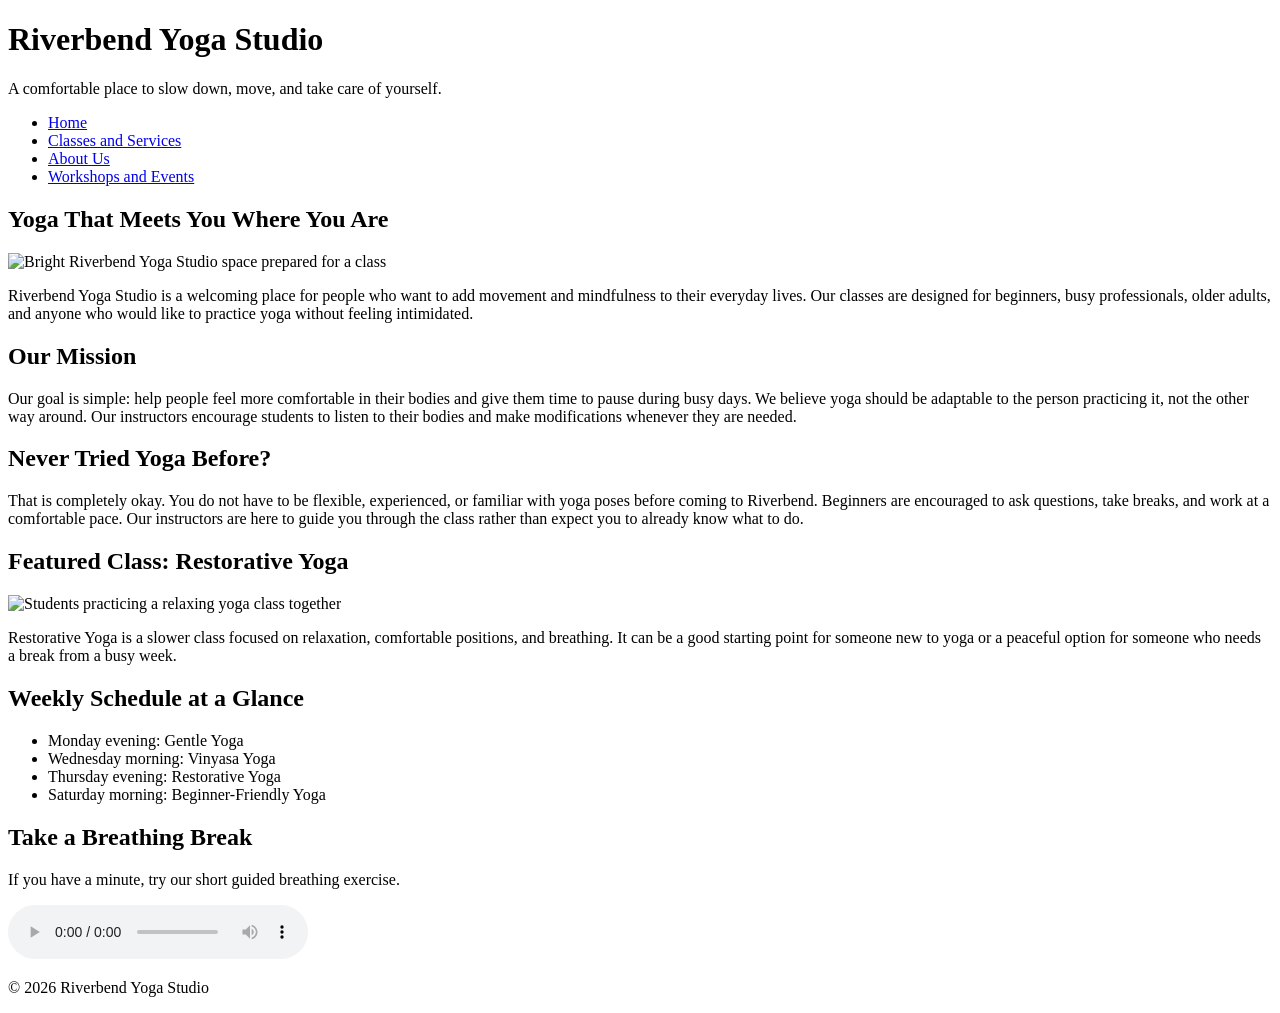
==== index.html @ a39d269c "Add homepage" ====
<!DOCTYPE html>
<html lang="en">
<head>
    <meta charset="UTF-8">
    <meta name="viewport" content="width=device-width, initial-scale=1.0">
    <title>Riverbend Yoga Studio | Home</title>
    <link rel="stylesheet" href="style.css">
</head>
<body>

    <header>
        <h1>Riverbend Yoga Studio</h1>
        <p>A comfortable place to slow down, move, and take care of yourself.</p>

        <nav>
            <ul>
                <li><a href="index.html">Home</a></li>
                <li><a href="services.html">Classes and Services</a></li>
                <li><a href="about.html">About Us</a></li>
                <li><a href="events.html">Workshops and Events</a></li>
            </ul>
        </nav>
    </header>

    <main>

        <section>
            <h2>Yoga That Meets You Where You Are</h2>

            <img src="yoga-studio.jpg"
                 alt="Bright Riverbend Yoga Studio space prepared for a class">

            <p>
                Riverbend Yoga Studio is a welcoming place for people who want to add
                movement and mindfulness to their everyday lives. Our classes are
                designed for beginners, busy professionals, older adults, and anyone
                who would like to practice yoga without feeling intimidated.
            </p>
        </section>

        <section>
            <h2>Our Mission</h2>

            <p>
                Our goal is simple: help people feel more comfortable in their bodies
                and give them time to pause during busy days. We believe yoga should
                be adaptable to the person practicing it, not the other way around.
                Our instructors encourage students to listen to their bodies and make
                modifications whenever they are needed.
            </p>
        </section>

        <section>
            <h2>Never Tried Yoga Before?</h2>

            <p>
                That is completely okay. You do not have to be flexible, experienced,
                or familiar with yoga poses before coming to Riverbend. Beginners are
                encouraged to ask questions, take breaks, and work at a comfortable
                pace. Our instructors are here to guide you through the class rather
                than expect you to already know what to do.
            </p>
        </section>

        <section>
            <h2>Featured Class: Restorative Yoga</h2>

            <picture>
                <source media="(min-width: 800px)" srcset="yoga-feature-large.jpg">
                <img src="yoga-feature-small.jpg"
                     alt="Students practicing a relaxing yoga class together">
            </picture>

            <p>
                Restorative Yoga is a slower class focused on relaxation, comfortable
                positions, and breathing. It can be a good starting point for someone
                new to yoga or a peaceful option for someone who needs a break from
                a busy week.
            </p>
        </section>

        <section>
            <h2>Weekly Schedule at a Glance</h2>

            <ul>
                <li>Monday evening: Gentle Yoga</li>
                <li>Wednesday morning: Vinyasa Yoga</li>
                <li>Thursday evening: Restorative Yoga</li>
                <li>Saturday morning: Beginner-Friendly Yoga</li>
            </ul>
        </section>

        <section>
            <h2>Take a Breathing Break</h2>

            <p>
                If you have a minute, try our short guided breathing exercise.
            </p>

            <audio controls>
                <source src="yoga-breathing.mp3" type="audio/mpeg">
                Your browser does not support the audio element. Please use an
                HTML5-compatible browser to listen to the guided breathing exercise.
            </audio>
        </section>

    </main>

    <footer>
        <p>&copy; 2026 Riverbend Yoga Studio</p>
    </footer>

</body>
</html>
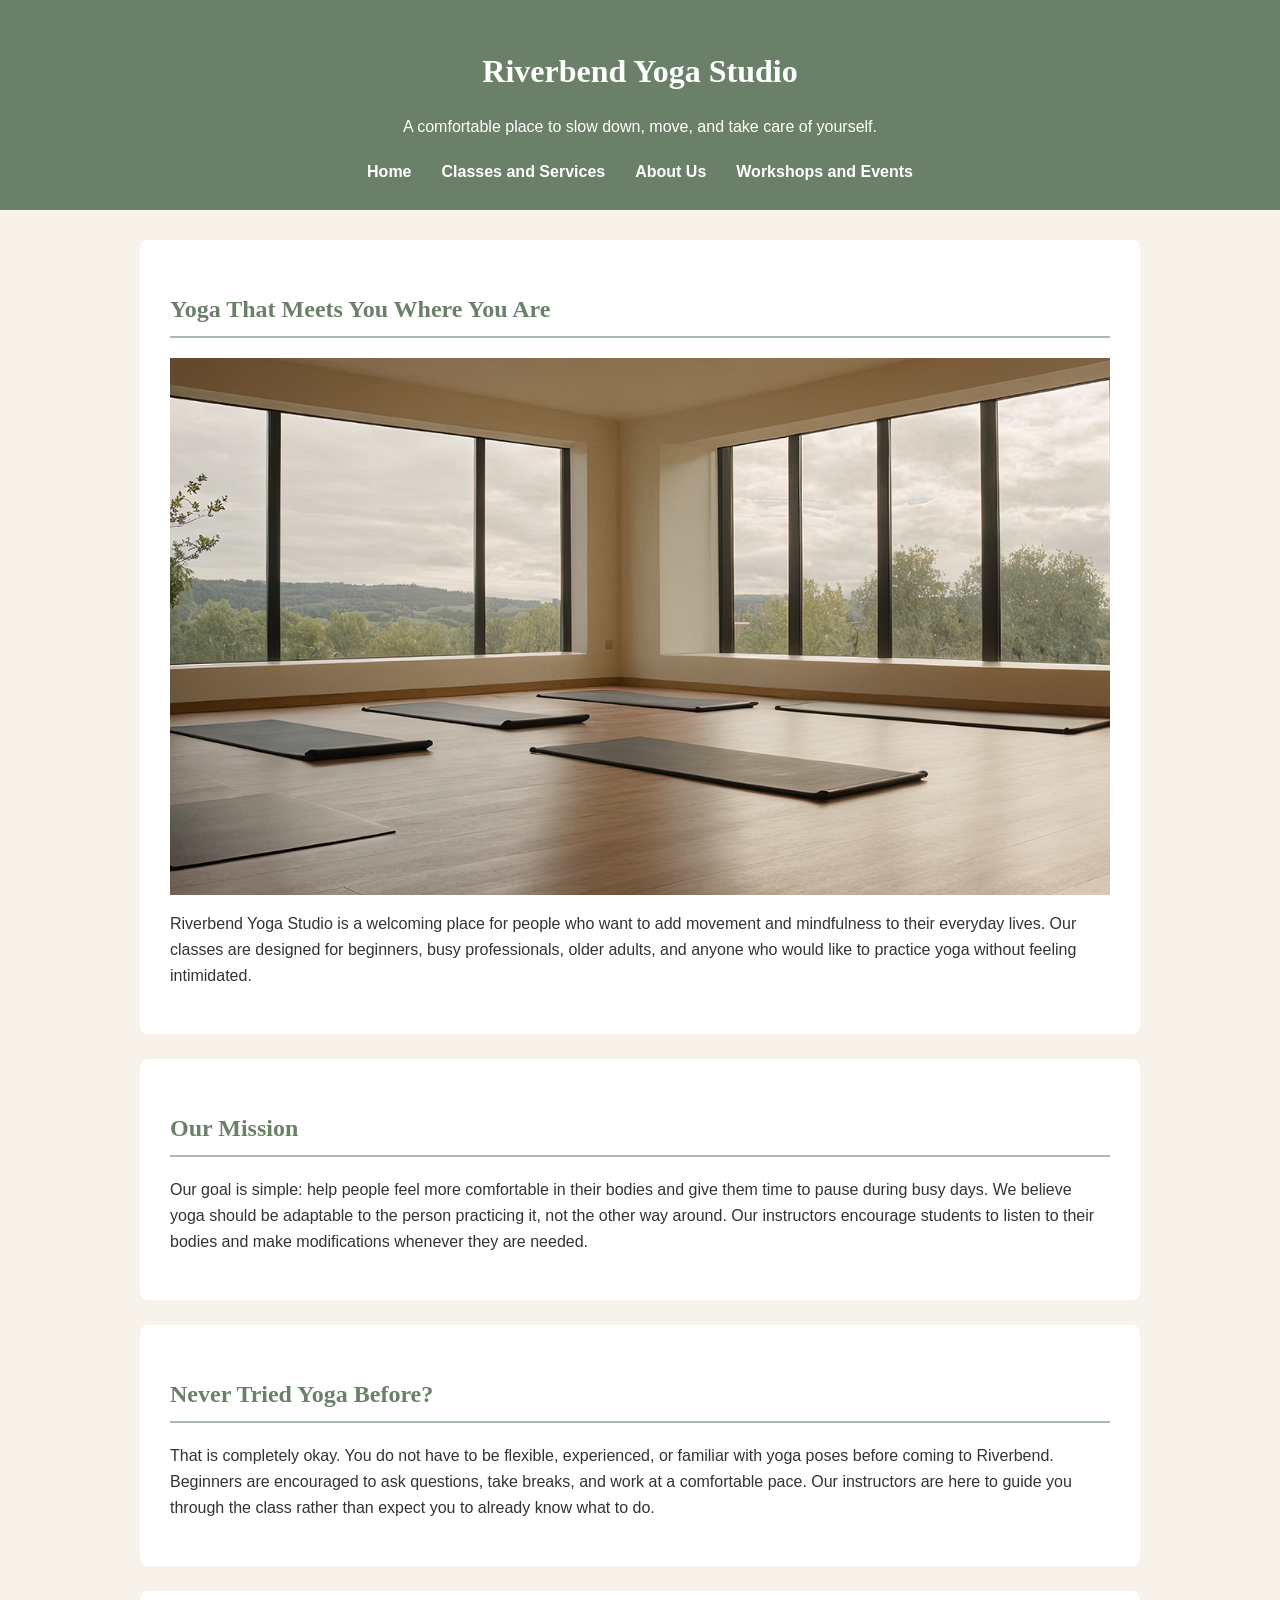
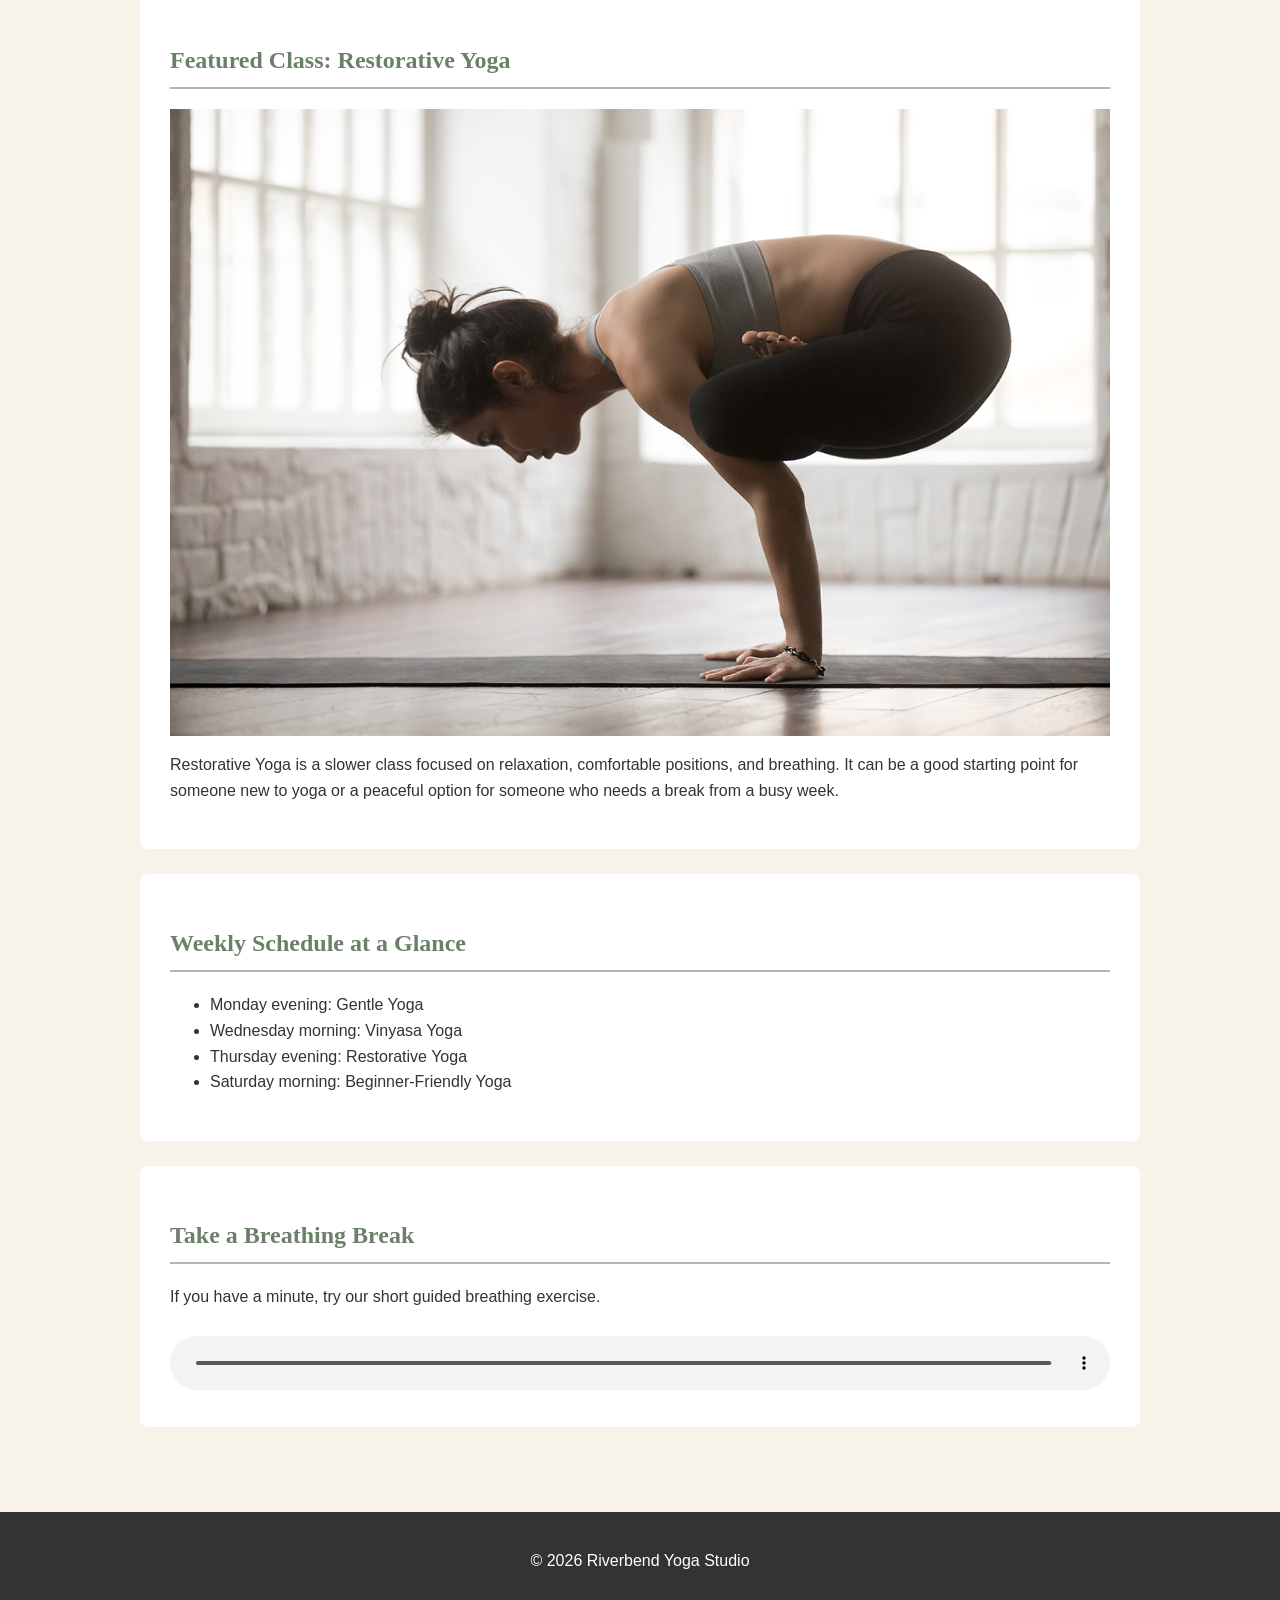
==== commit b7e83d11: "Fix yoga media file paths" ====
--- a/index.html
+++ b/index.html
@@ -27,7 +27,7 @@
         <section>
             <h2>Yoga That Meets You Where You Are</h2>
 
-            <img src="yoga-studio.jpg"
+            <img src="yoga-studio_c.png"
                  alt="Bright Riverbend Yoga Studio space prepared for a class">
 
             <p>
@@ -66,8 +66,8 @@
             <h2>Featured Class: Restorative Yoga</h2>
 
             <picture>
-                <source media="(min-width: 800px)" srcset="yoga-feature-large.jpg">
-                <img src="yoga-feature-small.jpg"
+                <source media="(min-width: 800px)" srcset="yoga-feature-large_c.png">
+               <img src="yoga-feature-small_c.png"
                      alt="Students practicing a relaxing yoga class together">
             </picture>
 
@@ -98,7 +98,7 @@
             </p>
 
             <audio controls>
-                <source src="yoga-breathing.mp3" type="audio/mpeg">
+                <source src="yoga-breathing_c.mp3" type="audio/mpeg">
                 Your browser does not support the audio element. Please use an
                 HTML5-compatible browser to listen to the guided breathing exercise.
             </audio>
--- a/style.css
+++ b/style.css
@@ -0,0 +1,165 @@
+body {
+    margin: 0;
+    background-color: #F7F3EA;
+    color: #333333;
+    font-family: Arial, sans-serif;
+    line-height: 1.6;
+}
+
+header {
+    background-color: #6B8068;
+    color: white;
+    text-align: center;
+    padding: 25px;
+}
+
+header h1 {
+    margin-bottom: 10px;
+    font-family: Georgia, serif;
+}
+
+nav ul {
+    list-style-type: none;
+    padding: 0;
+    margin: 20px 0 0;
+    display: flex;
+    flex-direction: column;
+    gap: 10px;
+}
+
+nav a {
+    color: white;
+    text-decoration: none;
+    font-weight: bold;
+}
+
+nav a:hover {
+    text-decoration: underline;
+}
+
+main {
+    max-width: 1000px;
+    margin: 0 auto;
+    padding: 20px;
+}
+
+section {
+    background-color: white;
+    margin-bottom: 25px;
+    padding: 20px;
+    border-radius: 8px;
+}
+
+h2,
+h3 {
+    color: #6B8068;
+    font-family: Georgia, serif;
+}
+
+h2 {
+    border-bottom: 2px solid #A9B8B5;
+    padding-bottom: 8px;
+}
+
+img {
+    max-width: 100%;
+    height: auto;
+    display: block;
+    margin: 15px auto;
+}
+
+figure {
+    margin: 0;
+    text-align: center;
+}
+
+figcaption {
+    font-style: italic;
+    margin-top: 10px;
+}
+
+article {
+    margin-bottom: 20px;
+    padding: 15px;
+    border-left: 4px solid #A9B8B5;
+}
+
+audio {
+    width: 100%;
+    margin-top: 10px;
+}
+
+form {
+    max-width: 700px;
+    margin: 0 auto;
+}
+
+fieldset {
+    margin-bottom: 20px;
+    padding: 20px;
+    border: 2px solid #A9B8B5;
+    border-radius: 8px;
+}
+
+legend {
+    font-weight: bold;
+    color: #6B8068;
+}
+
+label {
+    display: block;
+    margin-bottom: 5px;
+}
+
+input[type="text"],
+input[type="email"],
+select,
+textarea {
+    width: 100%;
+    padding: 10px;
+    margin-bottom: 15px;
+    border: 1px solid #A9B8B5;
+    box-sizing: border-box;
+    font-family: Arial, sans-serif;
+}
+
+input[type="radio"] {
+    margin-right: 5px;
+}
+
+input[type="submit"] {
+    background-color: #6B8068;
+    color: white;
+    border: none;
+    padding: 12px 20px;
+    font-weight: bold;
+    cursor: pointer;
+}
+
+input[type="submit"]:hover {
+    background-color: #536650;
+}
+
+footer {
+    background-color: #333333;
+    color: white;
+    text-align: center;
+    padding: 20px;
+    margin-top: 30px;
+}
+
+@media (min-width: 700px) {
+    nav ul {
+        flex-direction: row;
+        justify-content: center;
+        gap: 30px;
+    }
+
+    section {
+        padding: 30px;
+    }
+
+    main {
+        padding: 30px;
+    }
+}
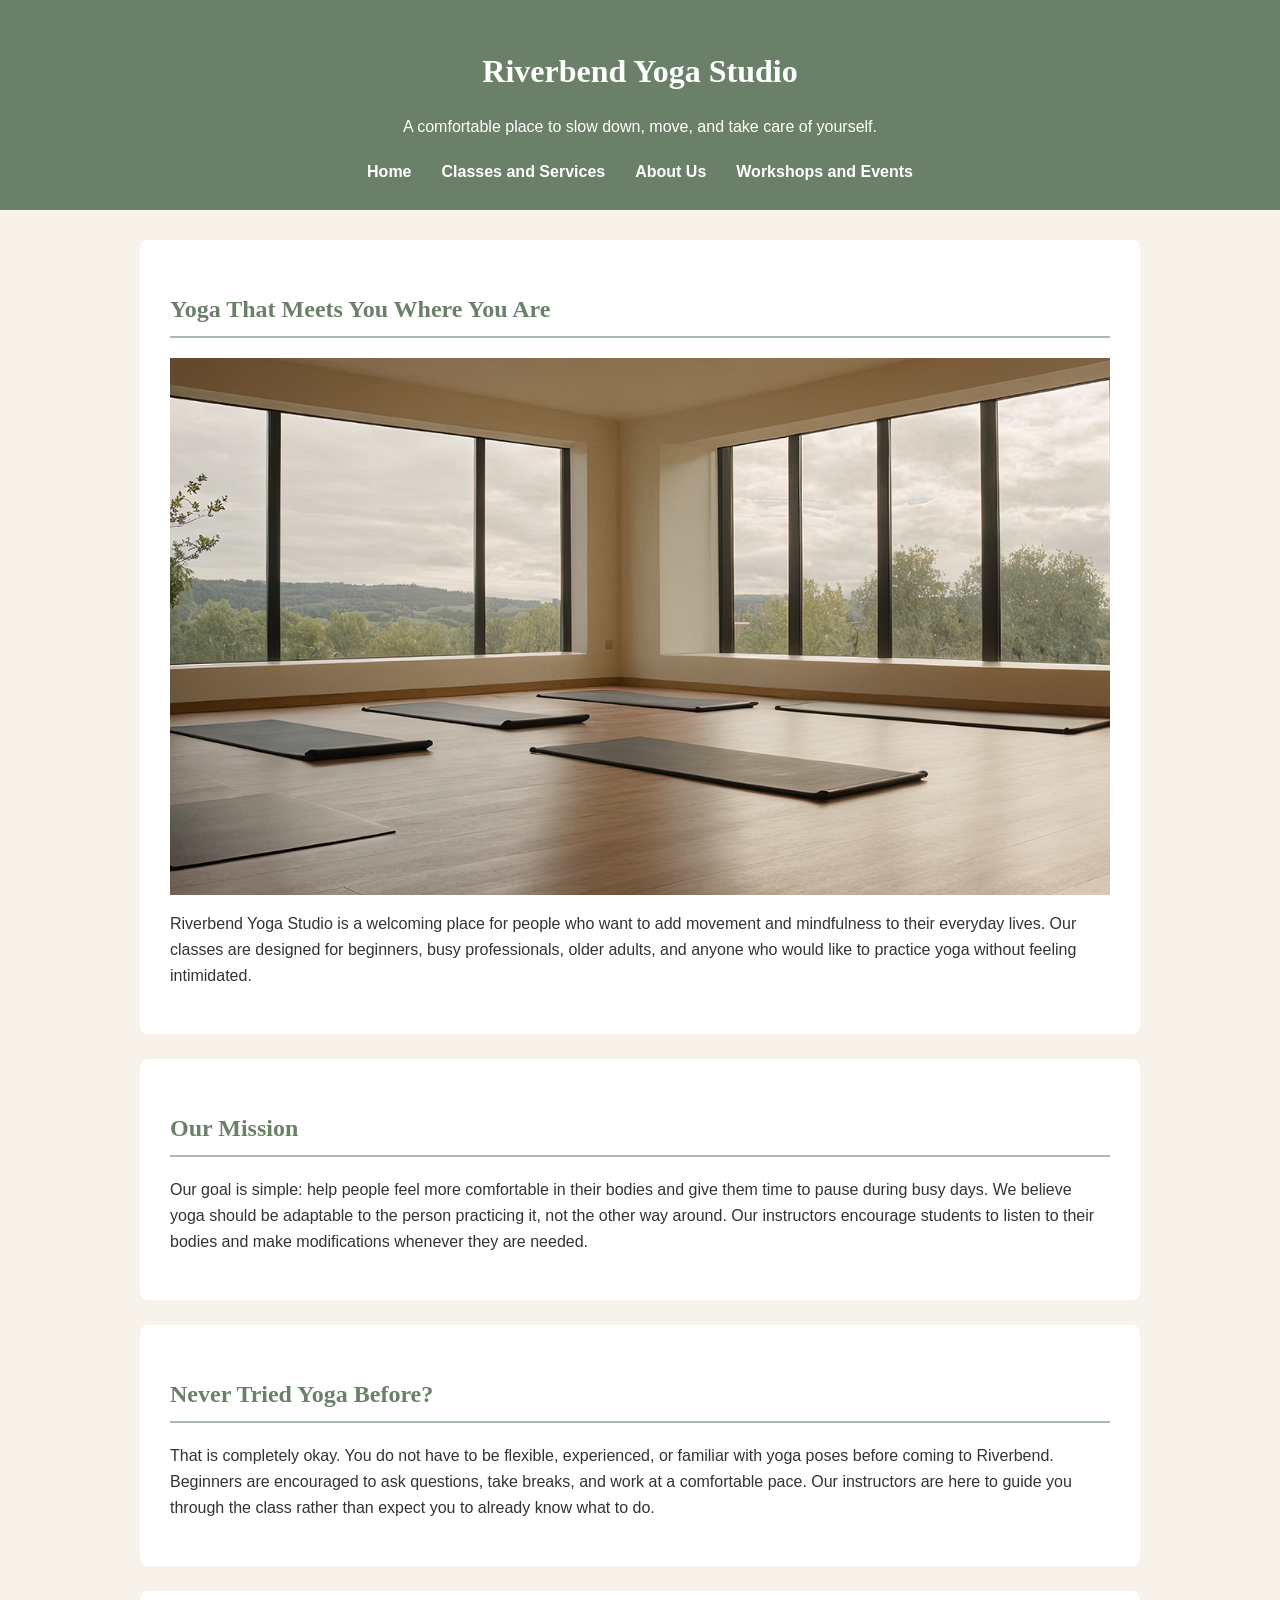
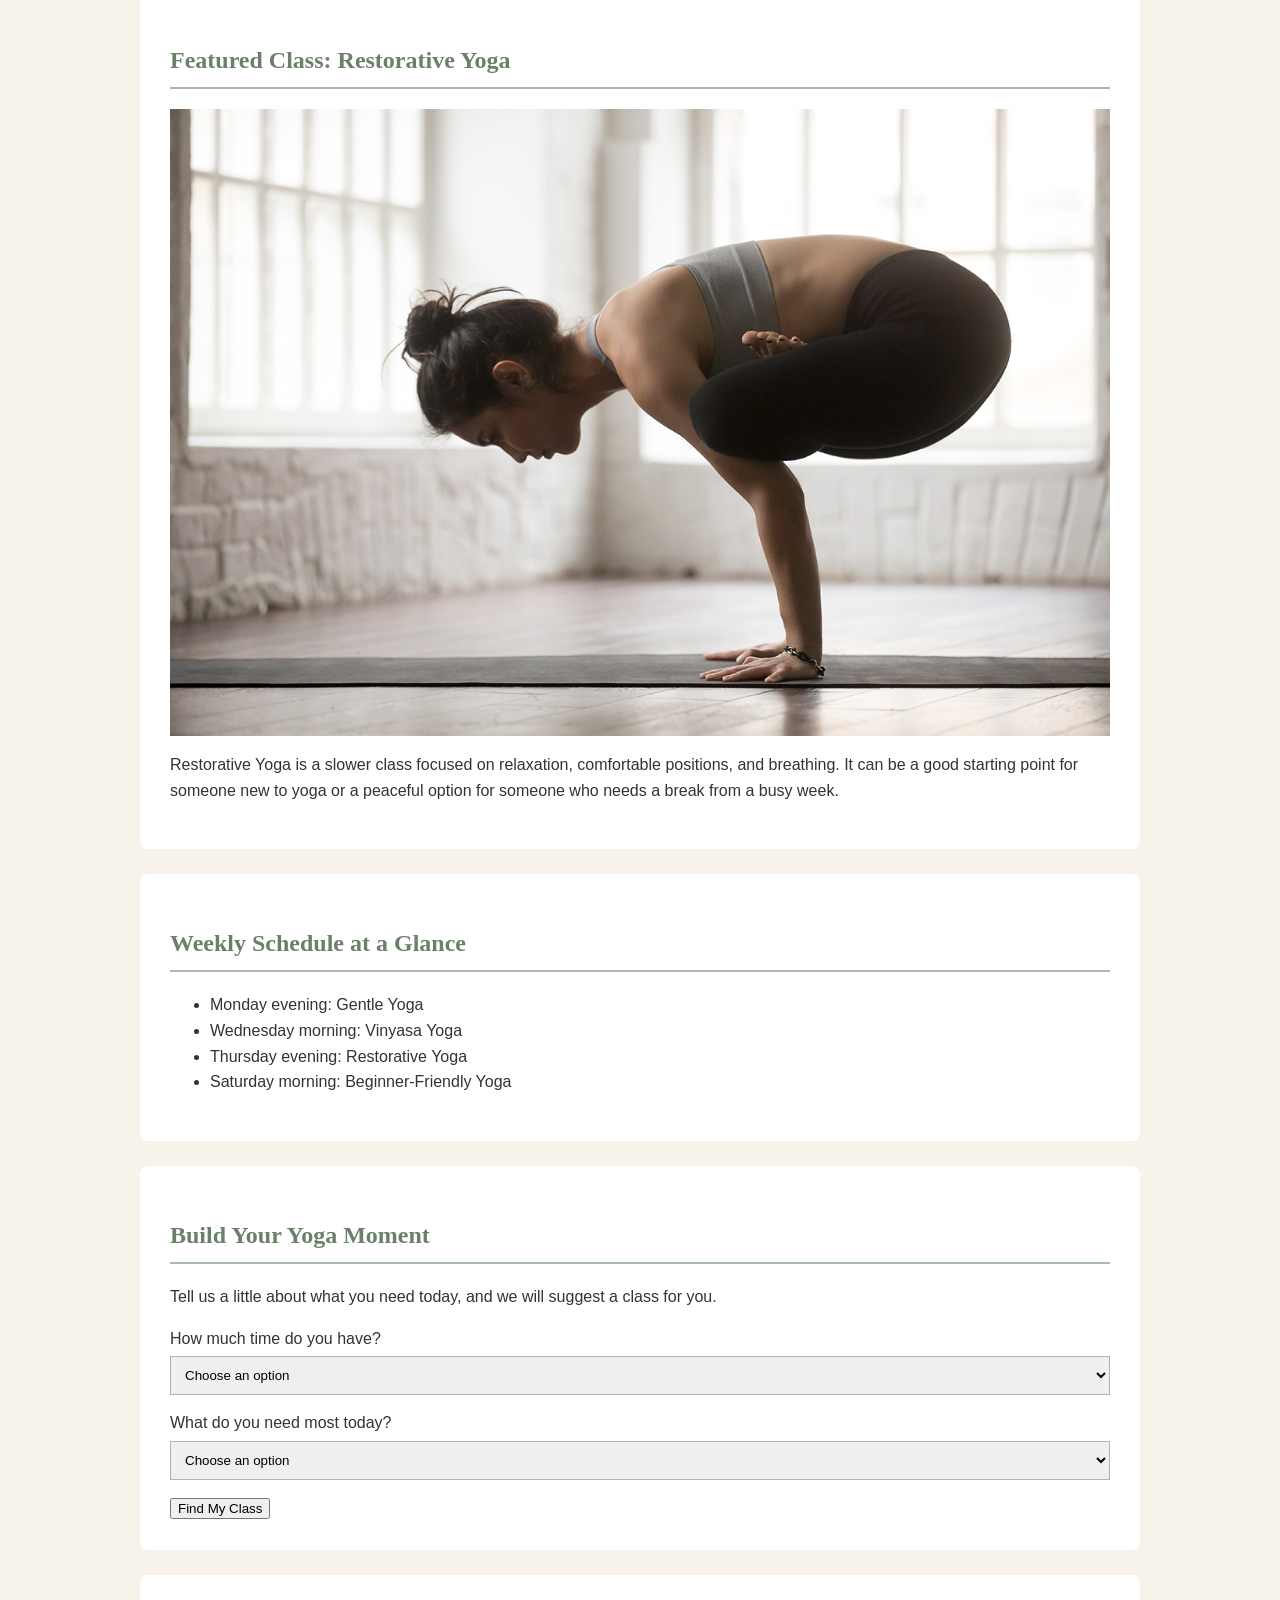
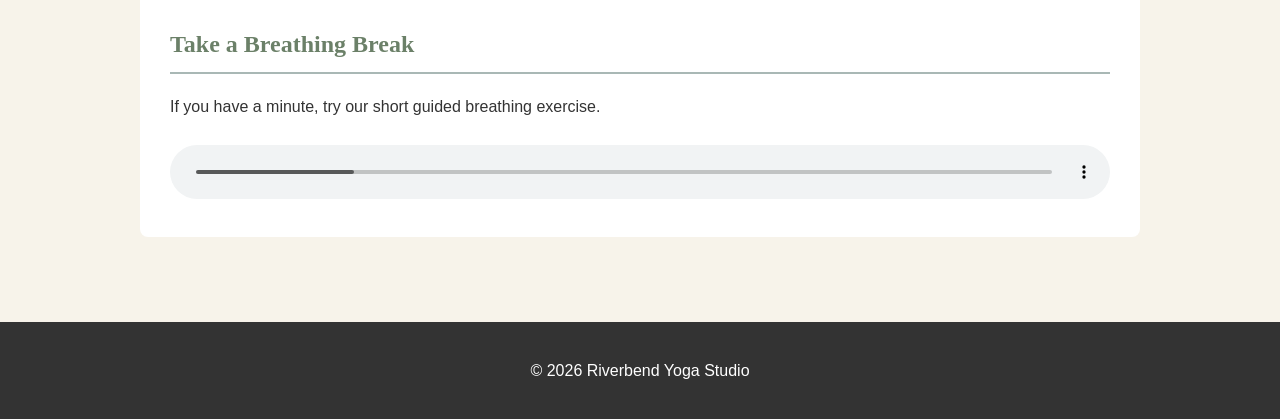
==== commit befa2e71: "Add interactive yoga reccomendation" ====
--- a/index.html
+++ b/index.html
@@ -90,6 +90,29 @@
             </ul>
         </section>
 
+<section id="yoga-moment">
+    <h2>Build Your Yoga Moment</h2>
+    <p>Tell us a little about what you need today, and we will suggest a class for you.</p>
+
+    <label for="time-choice">How much time do you have?</label>
+    <select id="time-choice">
+        <option value="">Choose an option</option>
+        <option value="short">10–15 minutes</option>
+        <option value="long">30–60 minutes</option>
+    </select>
+
+    <label for="goal-choice">What do you need most today?</label>
+    <select id="goal-choice">
+        <option value="">Choose an option</option>
+        <option value="relax">Relaxation</option>
+        <option value="energy">Energy</option>
+    </select>
+
+    <button type="button" id="recommend-button">Find My Class</button>
+
+    <div id="recommendation"></div>
+</section>
+
         <section>
             <h2>Take a Breathing Break</h2>
 
@@ -109,6 +132,6 @@
     <footer>
         <p>&copy; 2026 Riverbend Yoga Studio</p>
     </footer>
-
+<script src="script.js"></script>
 </body>
 </html>
